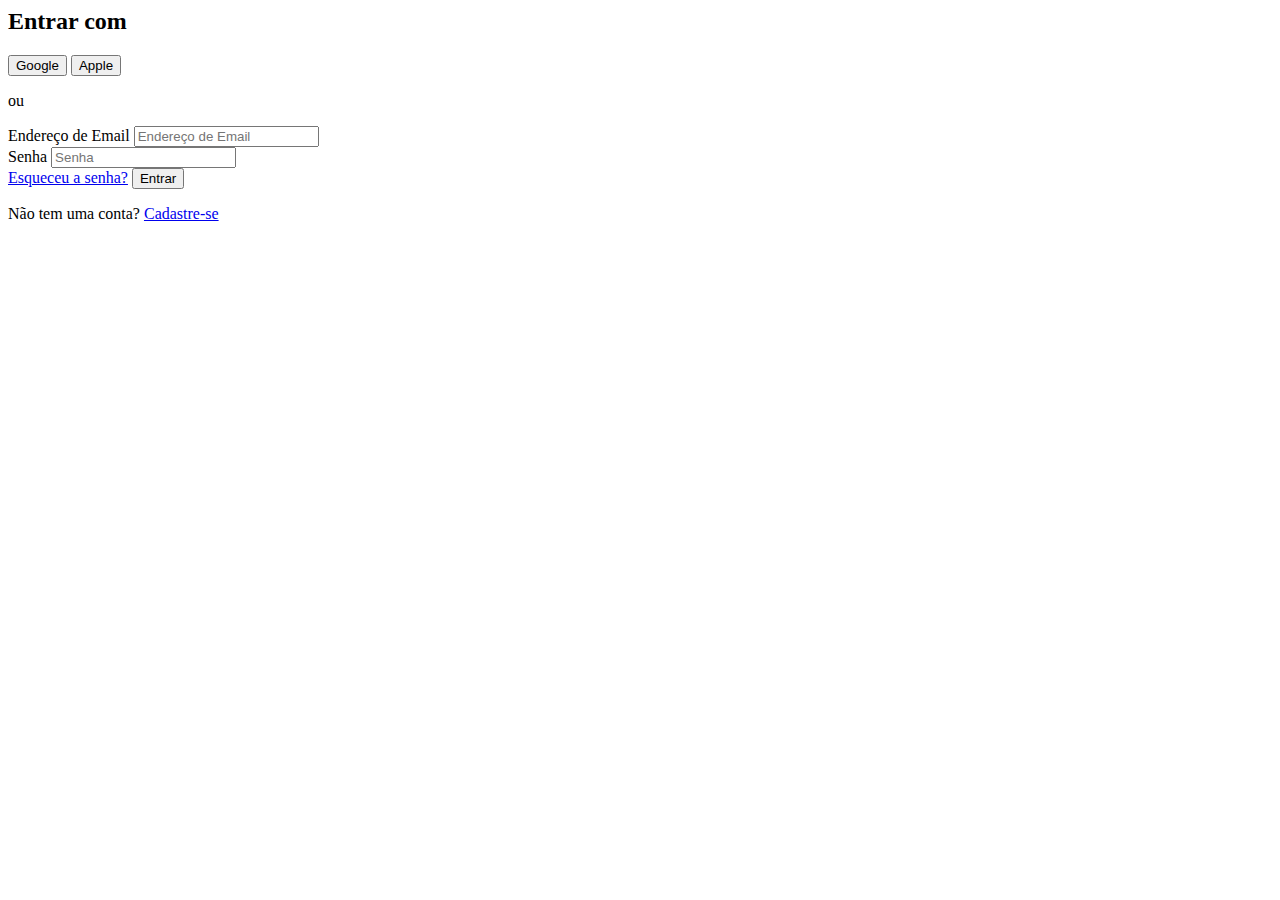
==== login.html @ 25e852a7 "Add files via upload" ====
<html lang="pt-br">
  <head>
    <meta charset="UTF-8" />
    <meta name="viewport" content="width=device-width, initial-scale=1.0" />
    <title>Página de Login</title>
    <link rel="stylesheet" href="login.css" />
    <style type="text/css" id="operaUserStyle"></style>
  </head>
  <body>
    <div class="login-container">
      <h2>Entrar com</h2>

      <div class="socialmedia-login">
        <button class="google-login">Google</button>
        <button class="apple-login">Apple</button>
      </div>
      <p>ou</p>

      <form id="login-form">
        <div class="input-field">
          <label for="email">Endereço de Email</label>

          <input
            type="email"
            id="email"
            name="email"
            placeholder="Endereço de Email"
            required=""
          />
        </div>

        <div class="input-field">
          <label for="password">Senha</label>

          <input
            type="password"
            id="password"
            name="password"
            placeholder="Senha"
            required=""
          />
        </div>

        <a href="#" class="forgot-password">Esqueceu a senha?</a>

        <button type="submit" class="login-button">Entrar</button>
      </form>

      <p class="signup-text">
        Não tem uma conta? <a href="cadastro.html">Cadastre-se</a>
      </p>
    </div>

    <script src="login.js"></script>
  </body>
</html>
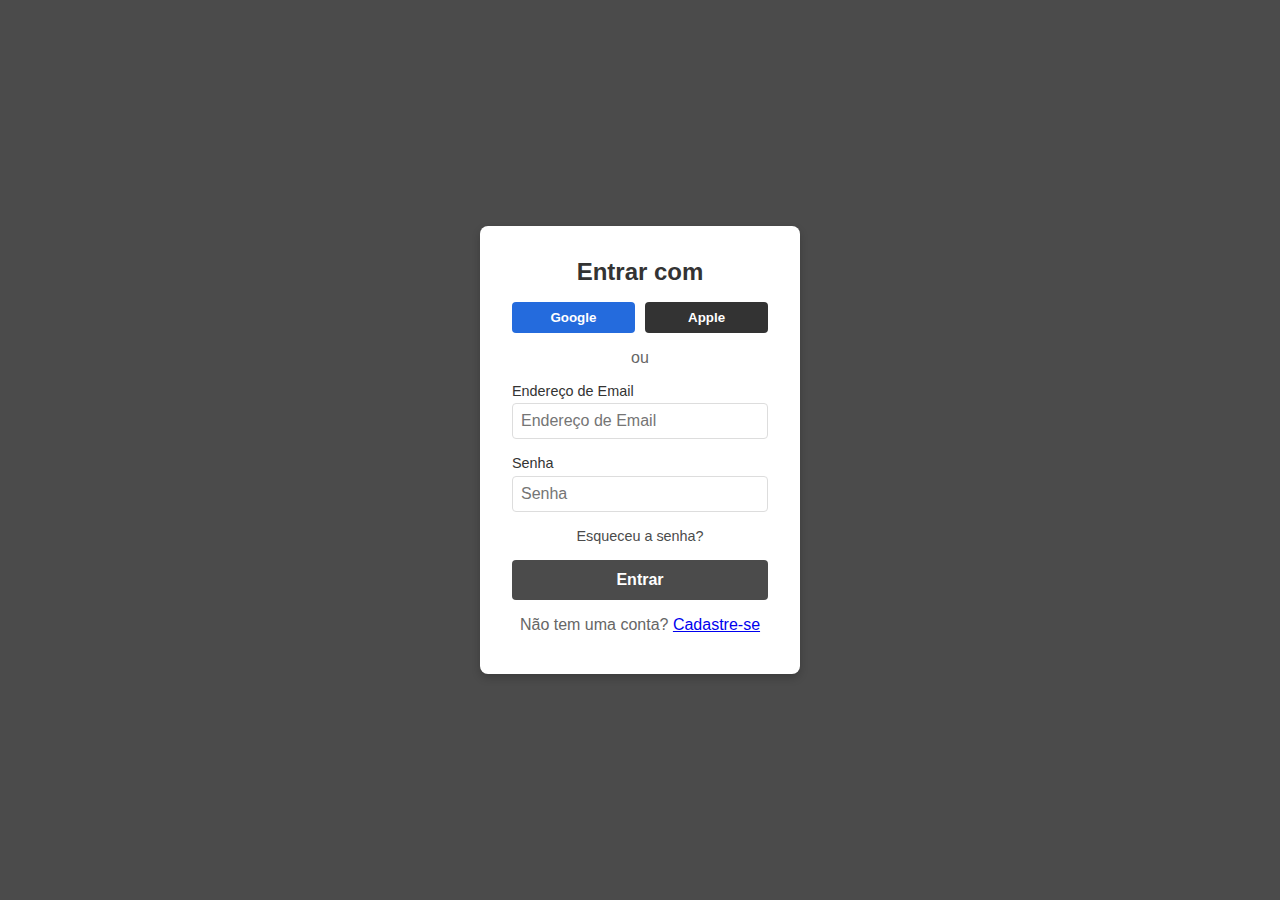
==== commit 5e206c16: "Update login.html" ====
--- a/login.html
+++ b/login.html
@@ -3,7 +3,7 @@
     <meta charset="UTF-8" />
     <meta name="viewport" content="width=device-width, initial-scale=1.0" />
     <title>Página de Login</title>
-    <link rel="stylesheet" href="login.css" />
+    <link rel="stylesheet" href="login.CSS" />
     <style type="text/css" id="operaUserStyle"></style>
   </head>
   <body>
--- a/login.CSS
+++ b/login.CSS
@@ -0,0 +1,108 @@
+* {
+  margin: 0;
+  padding: 0;
+  box-sizing: border-box;
+  font-family: Arial, sans-serif;
+}
+
+body {
+  display: flex;
+  justify-content: center;
+  align-items: center;
+  height: 100vh;
+  background-color: #4b4b4b;
+}
+
+.login-container {
+  background-color: white;
+  padding: 2rem;
+  border-radius: 8px;
+  width: 320px;
+  text-align: center;
+  box-shadow: 0px 4px 8px rgba(0, 0, 0, 0.2);
+}
+
+h2 {
+  font-size: 1.5rem;
+  margin-bottom: 1rem;
+  color: #333;
+}
+
+.socialmedia-login {
+  display: flex;
+  justify-content: space-between;
+  margin-bottom: 1rem;
+}
+
+.socialmedia-login button {
+  width: 48%;
+  padding: 0.5rem;
+  border: none;
+  border-radius: 4px;
+  color: white;
+  font-weight: bold;
+  cursor: pointer;
+}
+
+.google-login {
+  background-color: #246bdd;
+}
+
+.apple-login {
+  background-color: #333333;
+}
+
+p {
+  margin: 0.5rem 0;
+  color: #666;
+}
+
+.input-field {
+  margin: 1rem 0;
+  text-align: left;
+}
+
+.input-field label {
+  display: block;
+  margin-bottom: 0.3rem;
+  font-size: 0.9rem;
+  color: #333;
+}
+
+.input-field input {
+  width: 100%;
+  padding: 0.5rem;
+  border: 1px solid #ddd;
+  border-radius: 4px;
+  font-size: 1rem;
+}
+
+.forgot-password {
+  display: block;
+  margin: 0.5rem 0;
+  font-size: 0.9rem;
+  color: #4b4b4b;
+  text-decoration: none;
+}
+
+.forgot-password:hover {
+  text-decoration: underline;
+}
+
+.login-button {
+  width: 100%;
+  padding: 0.7rem;
+  background-color: #4b4b4b;
+  color: white;
+  border: none;
+  border-radius: 4px;
+  font-size: 1rem;
+  font-weight: bold;
+  cursor: pointer;
+  margin-top: 0.5rem;
+}
+
+.signup-text {
+  margin-top: 1rem;
+  color: #666;
+}
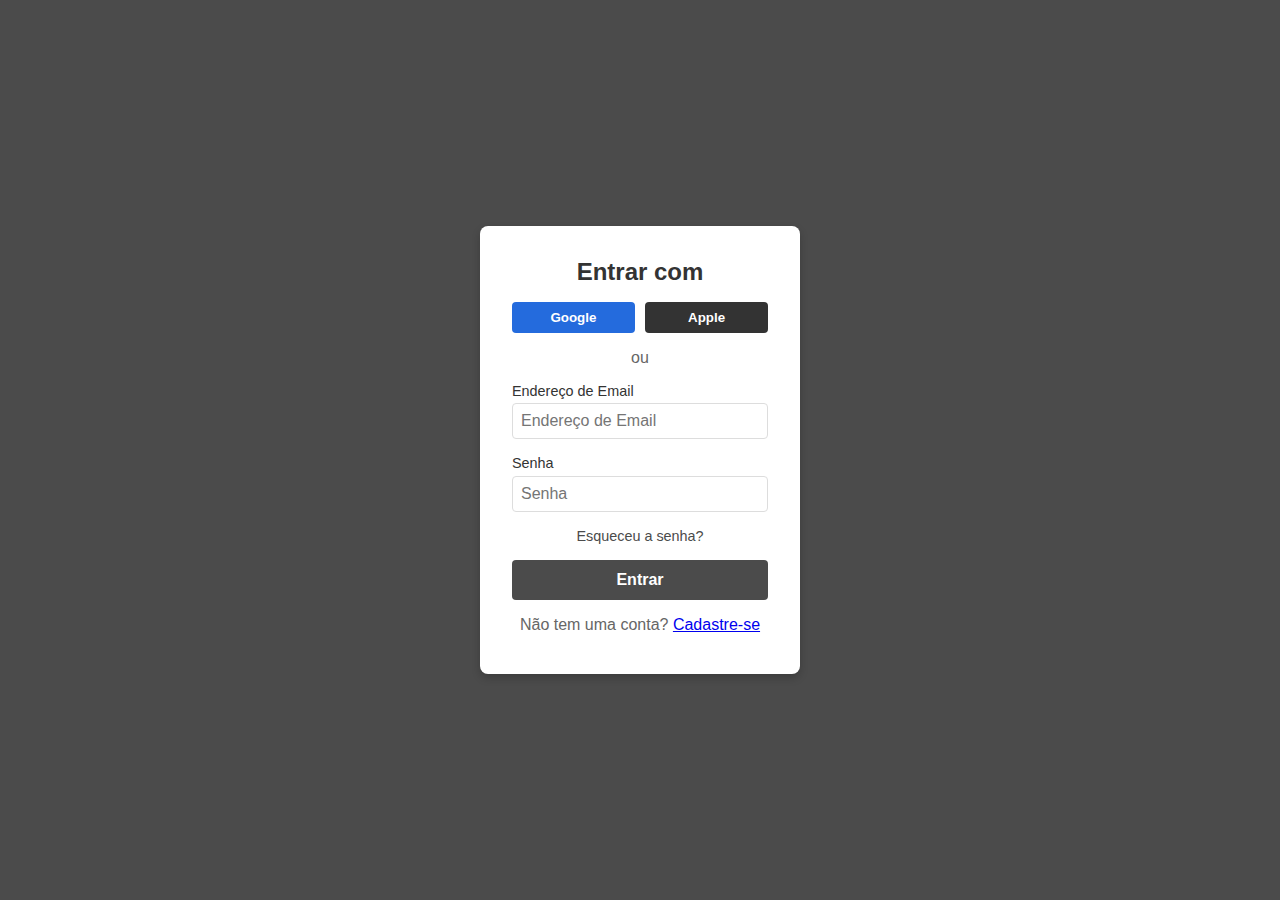
==== commit 5c2b71ea: "Update login.html" ====
--- a/login.html
+++ b/login.html
@@ -3,7 +3,7 @@
     <meta charset="UTF-8" />
     <meta name="viewport" content="width=device-width, initial-scale=1.0" />
     <title>Página de Login</title>
-    <link rel="stylesheet" href="login.CSS" />
+    <link rel="stylesheet" href="login.css" />
     <style type="text/css" id="operaUserStyle"></style>
   </head>
   <body>
--- a/login.css
+++ b/login.css
@@ -0,0 +1,108 @@
+* {
+  margin: 0;
+  padding: 0;
+  box-sizing: border-box;
+  font-family: Arial, sans-serif;
+}
+
+body {
+  display: flex;
+  justify-content: center;
+  align-items: center;
+  height: 100vh;
+  background-color: #4b4b4b;
+}
+
+.login-container {
+  background-color: white;
+  padding: 2rem;
+  border-radius: 8px;
+  width: 320px;
+  text-align: center;
+  box-shadow: 0px 4px 8px rgba(0, 0, 0, 0.2);
+}
+
+h2 {
+  font-size: 1.5rem;
+  margin-bottom: 1rem;
+  color: #333;
+}
+
+.socialmedia-login {
+  display: flex;
+  justify-content: space-between;
+  margin-bottom: 1rem;
+}
+
+.socialmedia-login button {
+  width: 48%;
+  padding: 0.5rem;
+  border: none;
+  border-radius: 4px;
+  color: white;
+  font-weight: bold;
+  cursor: pointer;
+}
+
+.google-login {
+  background-color: #246bdd;
+}
+
+.apple-login {
+  background-color: #333333;
+}
+
+p {
+  margin: 0.5rem 0;
+  color: #666;
+}
+
+.input-field {
+  margin: 1rem 0;
+  text-align: left;
+}
+
+.input-field label {
+  display: block;
+  margin-bottom: 0.3rem;
+  font-size: 0.9rem;
+  color: #333;
+}
+
+.input-field input {
+  width: 100%;
+  padding: 0.5rem;
+  border: 1px solid #ddd;
+  border-radius: 4px;
+  font-size: 1rem;
+}
+
+.forgot-password {
+  display: block;
+  margin: 0.5rem 0;
+  font-size: 0.9rem;
+  color: #4b4b4b;
+  text-decoration: none;
+}
+
+.forgot-password:hover {
+  text-decoration: underline;
+}
+
+.login-button {
+  width: 100%;
+  padding: 0.7rem;
+  background-color: #4b4b4b;
+  color: white;
+  border: none;
+  border-radius: 4px;
+  font-size: 1rem;
+  font-weight: bold;
+  cursor: pointer;
+  margin-top: 0.5rem;
+}
+
+.signup-text {
+  margin-top: 1rem;
+  color: #666;
+}
